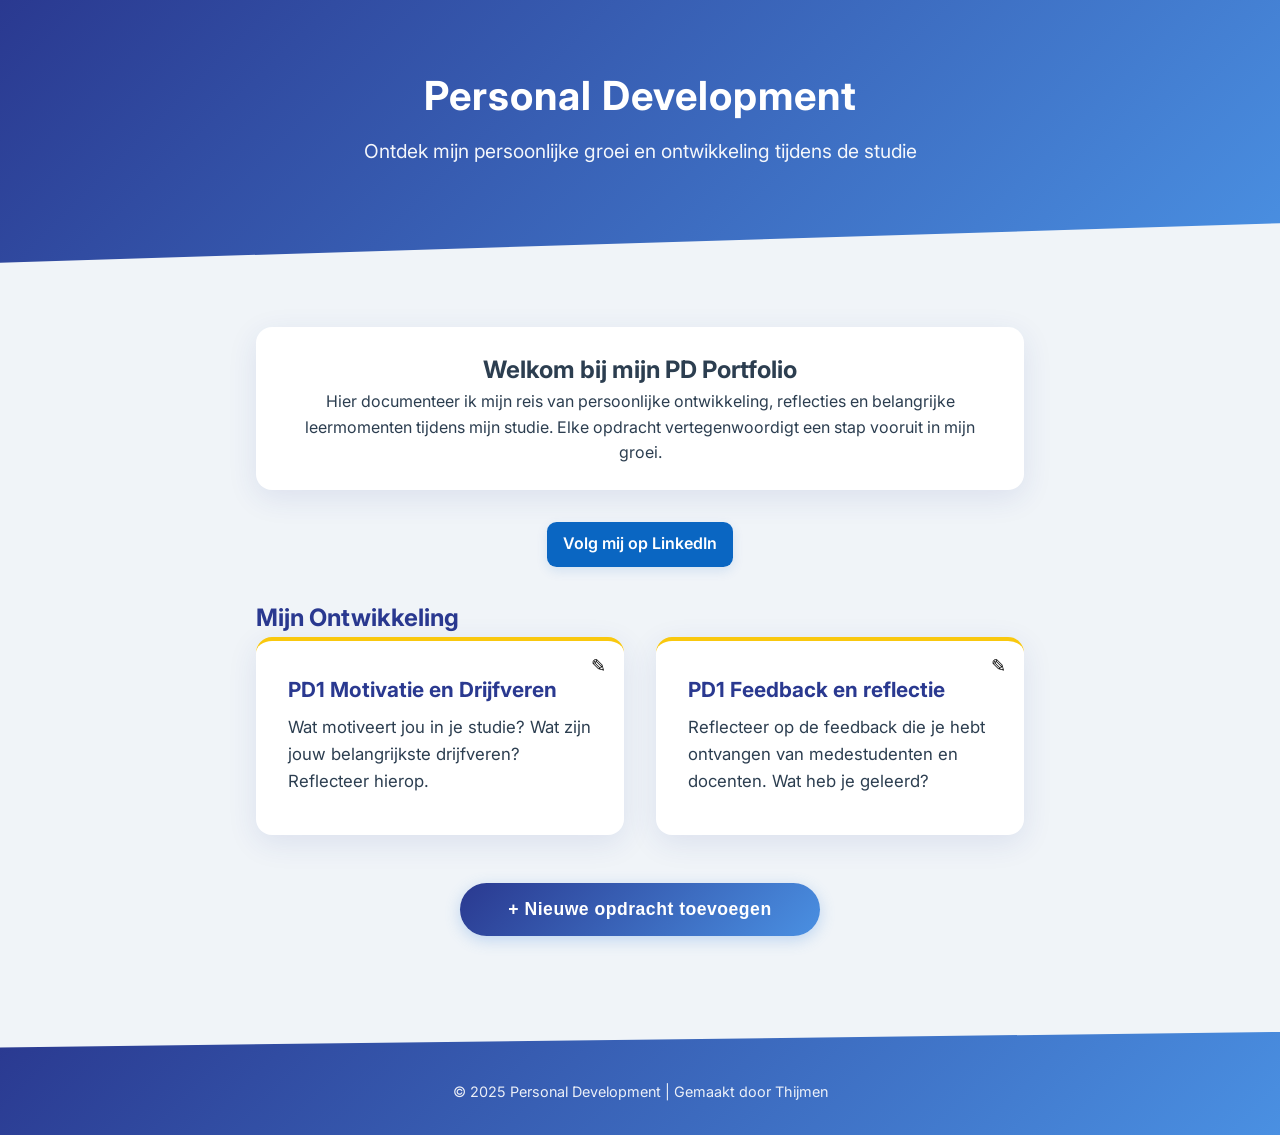
==== index.html @ 8f4f0d8a "ft: pd website" ====
<!DOCTYPE html>
<html lang="nl">

<head>
    <meta charset="UTF-8">
    <meta name="viewport" content="width=device-width, initial-scale=1.0">
    <title>Personal Development Portfolio</title>
    <link rel="preconnect" href="https://fonts.googleapis.com">
    <link rel="preconnect" href="https://fonts.gstatic.com" crossorigin>
    <link href="https://fonts.googleapis.com/css2?family=Inter:wght@300;400;600;800&display=swap" rel="stylesheet">
    <link rel="stylesheet" href="style.css">
    <script defer src="script.js"></script>
</head>

<body>
    <header class="pd-header">
        <h1>Personal Development</h1>
        <p>Ontdek mijn persoonlijke groei en ontwikkeling tijdens de studie</p>
    </header>

    <main>
        <section class="intro">
            <h2>Welkom bij mijn PD Portfolio</h2>
            <p>Hier documenteer ik mijn reis van persoonlijke ontwikkeling, reflecties en belangrijke leermomenten
                tijdens mijn studie. Elke opdracht vertegenwoordigt een stap vooruit in mijn groei.</p>
        </section>

        <div class="intro-actions" style="text-align:center; margin-bottom:2rem;">
            <a class="linkedin-btn" href="https://www.linkedin.com/in/thijmen-bout-b343b7371" target="_blank" rel="noopener noreferrer">Volg mij op LinkedIn</a>
        </div>

        <section class="opdrachten-lijst">
            <h2>Mijn Ontwikkeling</h2>
            <div id="opdrachten-container"></div>
            <button id="nieuwe-opdracht-btn">+ Nieuwe opdracht toevoegen</button>

            <form id="nieuwe-opdracht-form" class="verborgen">
                <input type="text" id="titel" placeholder="Wat is de titel van je opdracht?" required />
                <textarea id="beschrijving" placeholder="Beschrijf de opdracht en je leerdoelen..." required></textarea>
                <div class="form-buttons">
                    <button type="submit">Opdracht opslaan</button>
                    <button type="button" id="annuleer-btn">Annuleren</button>
                </div>
            </form>
        </section>
    </main>

    <footer class="pd-footer">
        <p>&copy; 2025 Personal Development | Gemaakt door Thijmen</p>
    </footer>
</body>

</html>
---- style.css ----
.reflectie-indicator {
    display: inline-block;
    color: var(--primary);
    font-size: 0.9rem;
    margin-top: 0.5rem;
    padding: 0.3rem 0.8rem;
    background: rgba(79, 140, 255, 0.1);
    border-radius: 1rem;
}
/* Opdracht detail pagina styling */
.opdracht-detail {
    background: var(--card);
    border-radius: 1rem;
    padding: 2rem;
    box-shadow: var(--shadow);
    margin: 0 1rem;
}

.opdracht-detail h2 {
    color: var(--primary);
    font-size: 2rem;
    margin-bottom: 1.5rem;
}

.opdracht-info {
    margin-bottom: 2rem;
    font-size: 1.1rem;
    line-height: 1.6;
}

.reflectie-sectie {
    margin-top: 2rem;
    padding-top: 2rem;
    border-top: 1px solid rgba(0,0,0,0.1);
}

.reflectie-sectie h3 {
    color: var(--primary);
    font-size: 1.5rem;
    margin-bottom: 1rem;
}

#reflectie-tekst {
    width: 100%;
    padding: 1rem;
    border: 1px solid rgba(74, 144, 226, 0.2);
    border-radius: 0.5rem;
    font-size: 1rem;
    line-height: 1.6;
    margin-bottom: 1rem;
    resize: vertical;
    min-height: 150px;
    background: var(--background);
    white-space: pre-wrap;
    font-family: inherit;
}

#reflectie-tekst:focus {
    outline: none;
    border-color: var(--secondary);
}

.button-group {
    display: flex;
    gap: 1rem;
    justify-content: flex-end;
}

#opslaan-btn, #bewerk-btn {
    background: var(--gradient);
    color: #fff;
    border: none;
    border-radius: 2rem;
    padding: 0.8rem 2rem;
    font-size: 1rem;
    cursor: pointer;
    transition: all 0.2s;
}

#opslaan-btn:hover, #bewerk-btn:hover {
    transform: translateY(-2px);
    box-shadow: var(--shadow);
}

/* Google Docs knop onder reflectie */
.google-doc-btn {
    display: inline-block;
    background: transparent;
    color: var(--primary);
    border: 1px solid rgba(42,57,144,0.12);
    border-radius: 1.2rem;
    padding: 0.6rem 1rem;
    text-decoration: none;
    font-weight: 600;
    align-self: center;
}
.google-doc-btn:hover {
    background: rgba(42,57,144,0.06);
    transform: translateY(-2px);
}

/* Doc link editor */
.google-doc-edit-btn {
    background: transparent;
    border: none;
    cursor: pointer;
    font-size: 1rem;
    padding: 0.4rem 0.6rem;
    border-radius: 6px;
}
.google-doc-edit-btn:hover {
    background: rgba(0,0,0,0.04);
}
#doc-editor {
    display: flex;
    gap: 0.6rem;
    margin-top: 0.8rem;
    align-items: center;
}
#doc-editor input {
    flex: 1;
    padding: 0.6rem 0.8rem;
    border-radius: 0.5rem;
    border: 1px solid rgba(0,0,0,0.08);
}
.doc-editor-buttons {
    display: flex;
    gap: 0.5rem;
}
#save-doc-btn {
    background: var(--primary);
    color: #fff;
    border: none;
    padding: 0.5rem 0.9rem;
    border-radius: 0.6rem;
    cursor: pointer;
}
#cancel-doc-btn {
    background: transparent;
    border: 1px solid rgba(0,0,0,0.08);
    padding: 0.5rem 0.9rem;
    border-radius: 0.6rem;
    cursor: pointer;
}

#opgeslagen-reflectie {
    background: var(--background);
    padding: 1.5rem;
    border-radius: 0.5rem;
    margin-top: 1rem;
}

#reflectie-content {
    margin-bottom: 1rem;
    line-height: 1.6;
    white-space: pre-wrap;
}

.terug-btn {
    display: inline-block;
    color: #fff;
    text-decoration: none;
    margin-top: 1rem;
    font-size: 1.1rem;
    opacity: 0.9;
    transition: opacity 0.2s;
}

.terug-btn:hover {
    opacity: 1;
}

.verborgen {
    display: none;
}
.verwijder-btn {
    position: absolute;
    top: 12px;
    right: 16px;
    background: #ff4d4f;
    color: #fff;
    border: none;
    border-radius: 50%;
    width: 32px;
    height: 32px;
    font-size: 1.2rem;
    cursor: pointer;
    box-shadow: 0 2px 8px #ff4d4f22;
    transition: background 0.2s, transform 0.2s;
    z-index: 2;
}
.verwijder-btn:hover {
    background: #d9363e;
    transform: scale(1.1);
}

/* --- Modern Personal Development Portfolio Styles --- */

:root {
    --primary: #2a3990;
    --secondary: #4a90e2;
    --accent: #f9c80e;
    --text: #2c3e50;
    --background: #f0f4f8;
    --card: #ffffff;
    --gradient: linear-gradient(135deg, var(--primary), var(--secondary));
    --shadow: 0 8px 30px rgba(42, 57, 144, 0.1);
    --card-hover: 0 12px 40px rgba(42, 57, 144, 0.15);
}

* {
    box-sizing: border-box;
    margin: 0;
    padding: 0;
}

body {
    margin: 0;
    font-family: 'Inter', 'Segoe UI', Arial, sans-serif;
    background: var(--background);
    color: var(--text);
    min-height: 100vh;
    line-height: 1.6;
}

.pd-header {
    background: var(--gradient);
    position: relative;
    padding: 4rem 2rem 6rem;
    margin-bottom: 4rem;
    color: #fff;
    text-align: center;
    clip-path: polygon(0 0, 100% 0, 100% 85%, 0 100%);
}

.pd-header h1 {
    margin: 0 0 0.5rem 0;
    font-size: 2.5rem;
    letter-spacing: 1px;
}

.pd-header p {
    margin: 0;
    font-size: 1.2rem;
    opacity: 0.95;
}

main {
    max-width: 800px;
    margin: 2rem auto;
    padding: 0 1rem;
}

.intro {
    background: var(--card);
    border-radius: 1rem;
    box-shadow: var(--shadow);
    padding: 1.5rem 2rem;
    margin-bottom: 2rem;
    text-align: center;
}

.opdrachten-lijst h2 {
    margin-top: 0;
    color: var(--primary);
}

#opdrachten-container {
    display: grid;
    grid-template-columns: repeat(auto-fit, minmax(300px, 1fr));
    gap: 2rem;
    margin-bottom: 2rem;
}

.opdracht-card {
    background: var(--card);
    border-radius: 1rem;
    padding: 2rem;
    box-shadow: var(--shadow);
    transition: all 0.3s ease;
    cursor: pointer;
    border-top: 4px solid var(--accent);
    position: relative;
    overflow: hidden;
}
.opdracht-card:hover {
    transform: translateY(-4px) scale(1.02);
    box-shadow: 0 8px 32px rgba(79, 140, 255, 0.15);
}
.opdracht-card .titel {
    font-size: 1.3rem;
    font-weight: bold;
    margin-bottom: 0.5rem;
    color: var(--primary);
}
.opdracht-card .beschrijving {
    font-size: 1.05rem;
    margin-bottom: 0.5rem;
}
.opdracht-card .reflectie {
    background: var(--secondary);
    border-radius: 0.5rem;
    padding: 0.7rem 1rem;
    margin-top: 1rem;
    font-size: 0.98rem;
    color: #444;
}

#nieuwe-opdracht-btn {
    background: var(--gradient);
    color: #fff;
    border: none;
    border-radius: 3rem;
    padding: 1rem 3rem;
    font-size: 1.1rem;
    cursor: pointer;
    font-weight: 600;
    letter-spacing: 0.5px;
    transition: all 0.2s;
    box-shadow: 0 4px 15px rgba(74, 144, 226, 0.3);
    display: block;
    margin: 3rem auto;
}
#nieuwe-opdracht-btn:hover {
    background: var(--accent);
    color: #222;
}

#nieuwe-opdracht-form {
    display: flex;
    flex-direction: column;
    gap: 1.5rem;
    background: var(--card);
    border-radius: 1rem;
    box-shadow: var(--shadow);
    padding: 2rem;
    margin: 2rem auto;
    max-width: 600px;
}

.form-buttons {
    display: flex;
    gap: 1rem;
    justify-content: flex-end;
}
#nieuwe-opdracht-form.verborgen {
    display: none;
}
#nieuwe-opdracht-form input,
#nieuwe-opdracht-form textarea {
    font-size: 1rem;
    padding: 0.7rem 1rem;
    border-radius: 0.5rem;
    border: 1px solid #dbeafe;
    background: var(--secondary);
    resize: none;
}
#nieuwe-opdracht-form button[type="submit"] {
    background: var(--primary);
    color: #fff;
    border: none;
    border-radius: 2rem;
    padding: 0.7rem 2rem;
    font-size: 1.05rem;
    cursor: pointer;
    margin-right: 1rem;
    transition: background 0.2s;
}
#nieuwe-opdracht-form button[type="submit"]:hover {
    background: var(--accent);
    color: #222;
}
#annuleer-btn {
    background: transparent;
    color: var(--primary);
    border: 1px solid var(--primary);
    border-radius: 2rem;
    padding: 0.7rem 2rem;
    font-size: 1.05rem;
    cursor: pointer;
    transition: background 0.2s, color 0.2s;
}
#annuleer-btn:hover {
    background: var(--primary);
    color: #fff;
}

.opdracht-buttons {
  display: flex;
  gap: 8px;
  position: absolute;
  top: 10px;
  right: 10px;
}

.edit-btn, .verwijder-btn {
  background: none;
  border: none;
  cursor: pointer;
  font-size: 18px;
  padding: 4px 8px;
  border-radius: 4px;
  transition: background-color 0.2s;
}

.edit-btn:hover, .verwijder-btn:hover {
  background-color: rgba(0, 0, 0, 0.1);
}

.edit-form {
  padding: 15px;
  display: flex;
  flex-direction: column;
  gap: 10px;
}

.edit-titel {
  font-size: 18px;
  padding: 8px;
  border: 1px solid #ddd;
  border-radius: 4px;
}

.edit-beschrijving {
  min-height: 100px;
  padding: 8px;
  border: 1px solid #ddd;
  border-radius: 4px;
  resize: vertical;
}

.edit-buttons {
  display: flex;
  gap: 10px;
  justify-content: flex-end;
  margin-top: 10px;
}

.edit-buttons button {
  padding: 8px 16px;
  border: none;
  border-radius: 4px;
  cursor: pointer;
  font-size: 14px;
}

.opslaan-btn {
  background-color: #4CAF50;
  color: white;
}

.opslaan-btn:hover {
  background-color: #45a049;
}

.annuleer-edit-btn {
  background-color: #f0f0f0;
  color: #333;
}

.annuleer-edit-btn:hover {
  background-color: #e0e0e0;
}

.verwijder-in-edit-btn.danger {
  background-color: #ff4444;
  color: white;
}

.verwijder-in-edit-btn.danger:hover {
  background-color: #cc0000;
}

.pd-footer {
    background: var(--gradient);
    color: #fff;
    text-align: center;
    padding: 2rem;
    clip-path: polygon(0 15%, 100% 0, 100% 100%, 0% 100%);
    margin-top: 6rem;
}

.pd-footer p {
    font-size: 0.9rem;
    opacity: 0.9;
    margin-top: 1rem;
}

.opdracht-header {
    display: flex;
    align-items: center;
    justify-content: space-between;
    margin-bottom: 20px;
}

.opdracht-header h1 {
    margin: 0;
}

#opdracht-edit-form {
    margin-bottom: 20px;
}

#opdracht-edit-form.verborgen {
    display: none;
}

#opdracht-content.verborgen {
    display: none;
}

/* LinkedIn button under intro */
.intro .intro-actions {
    margin-top: 1rem;
}
.linkedin-btn {
    display: inline-block;
    background: #0A66C2;
    color: #fff;
    padding: 0.6rem 1rem;
    border-radius: 0.6rem;
    text-decoration: none;
    font-weight: 600;
    transition: transform 0.15s ease, box-shadow 0.15s ease;
    box-shadow: 0 4px 12px rgba(10,102,194,0.12);
}
.linkedin-btn:hover {
    transform: translateY(-3px);
    box-shadow: 0 8px 30px rgba(10,102,194,0.18);
}
.linkedin-btn:active {
    transform: translateY(-1px);
}
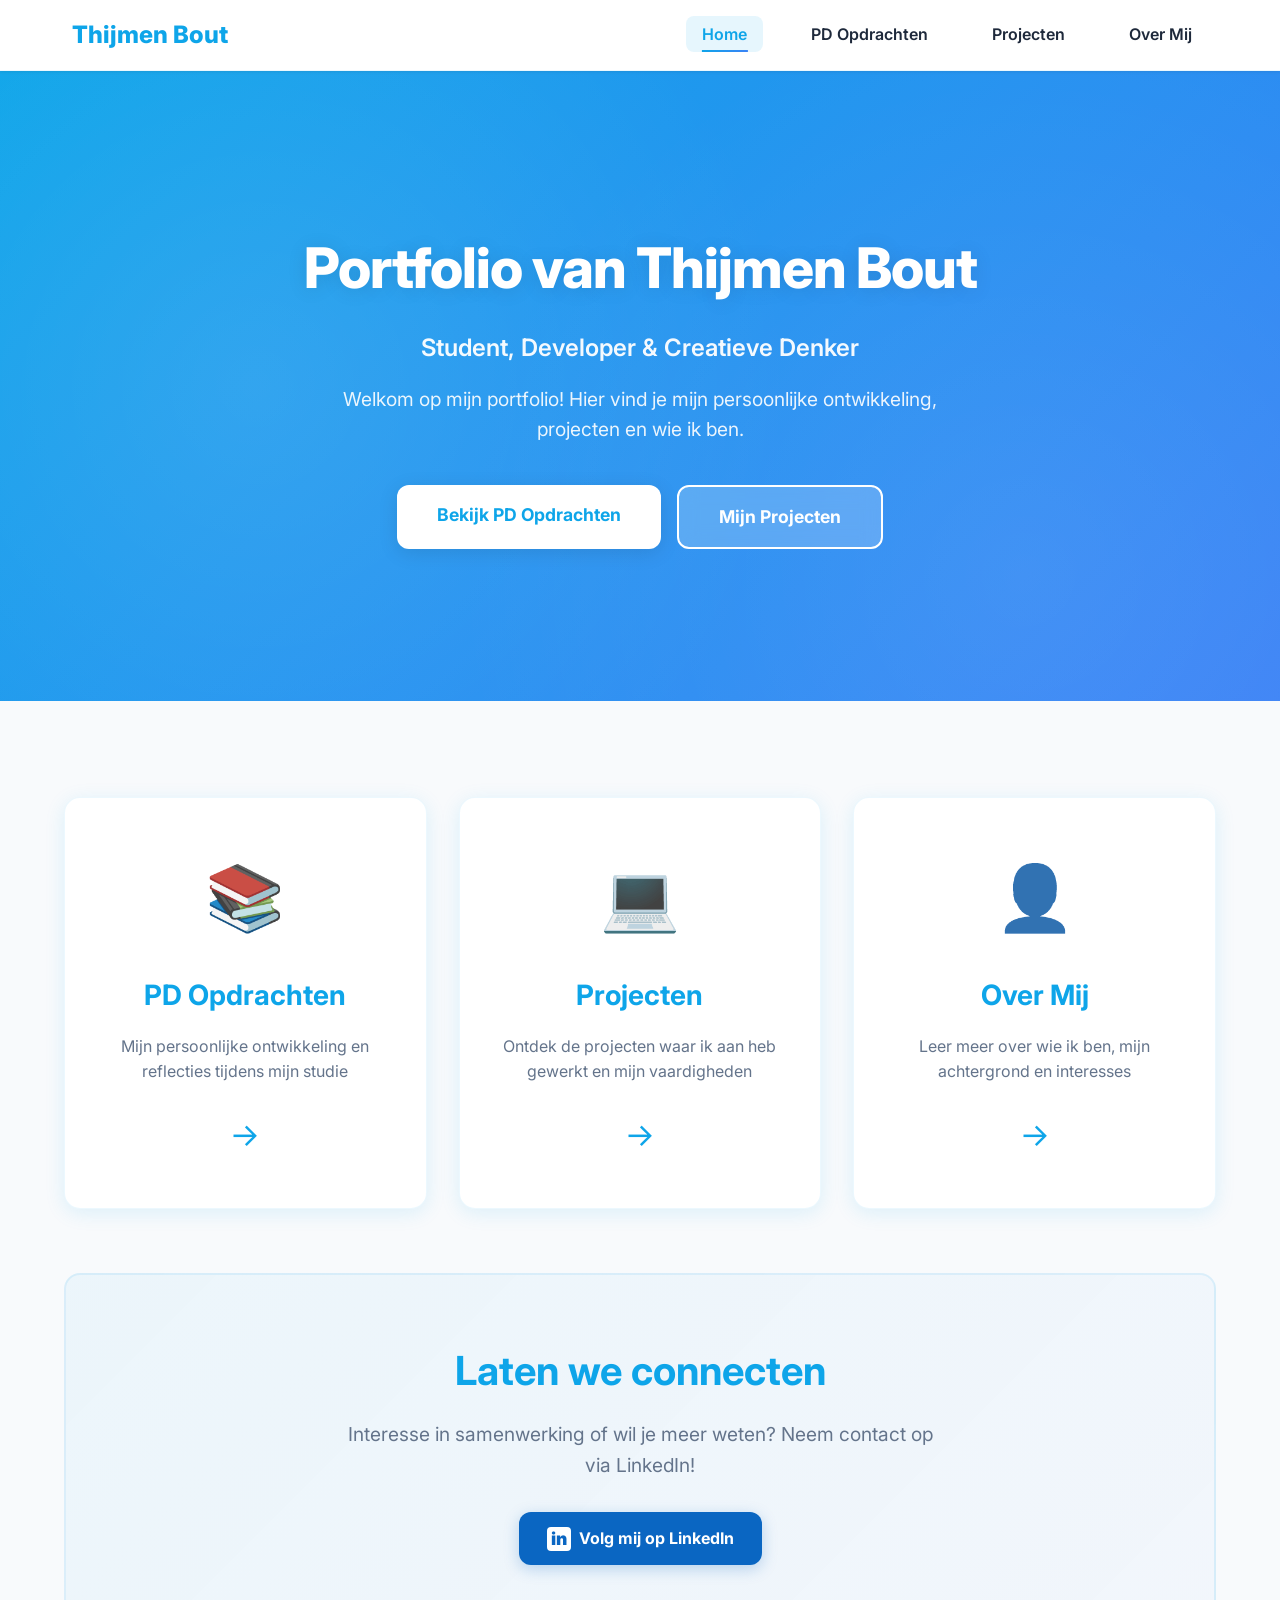
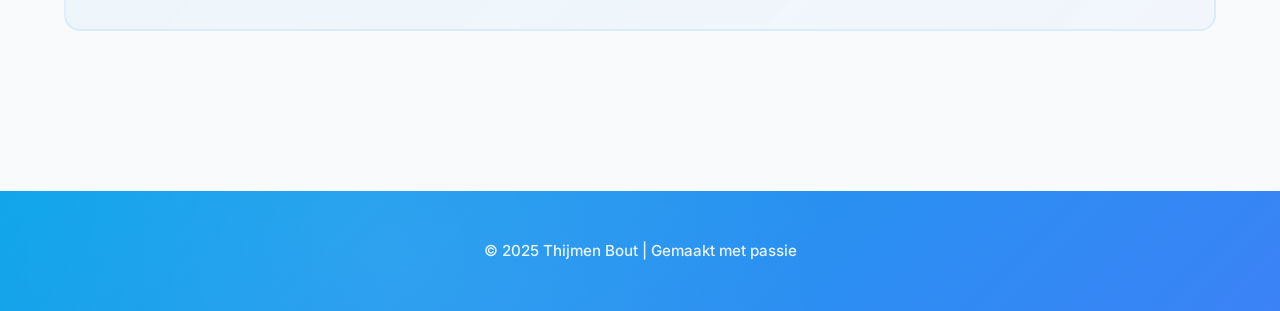
==== commit 86cac3fa: "ft: website profesioneler en frisser" ====
--- a/index.html
+++ b/index.html
@@ -4,49 +4,75 @@
 <head>
     <meta charset="UTF-8">
     <meta name="viewport" content="width=device-width, initial-scale=1.0">
-    <title>Personal Development Portfolio</title>
+    <title>Portfolio - Thijmen Bout</title>
     <link rel="preconnect" href="https://fonts.googleapis.com">
     <link rel="preconnect" href="https://fonts.gstatic.com" crossorigin>
     <link href="https://fonts.googleapis.com/css2?family=Inter:wght@300;400;600;800&display=swap" rel="stylesheet">
     <link rel="stylesheet" href="style.css">
-    <script defer src="script.js"></script>
 </head>
 
 <body>
-    <header class="pd-header">
-        <h1>Personal Development</h1>
-        <p>Ontdek mijn persoonlijke groei en ontwikkeling tijdens de studie</p>
+    <nav class="main-nav">
+        <div class="nav-container">
+            <a href="index.html" class="logo">Thijmen Bout</a>
+            <ul class="nav-links">
+                <li><a href="index.html" class="active">Home</a></li>
+                <li><a href="pd-opdrachten.html">PD Opdrachten</a></li>
+                <li><a href="projecten.html">Projecten</a></li>
+                <li><a href="over-mij.html">Over Mij</a></li>
+            </ul>
+        </div>
+    </nav>
+
+    <header class="hero-header">
+        <div class="hero-content">
+            <h1>Portfolio van Thijmen Bout</h1>
+            <p class="hero-subtitle">Student, Developer & Creatieve Denker</p>
+            <p class="hero-description">Welkom op mijn portfolio! Hier vind je mijn persoonlijke ontwikkeling, projecten en wie ik ben.</p>
+            <div class="hero-actions">
+                <a href="pd-opdrachten.html" class="btn-primary">Bekijk PD Opdrachten</a>
+                <a href="projecten.html" class="btn-secondary">Mijn Projecten</a>
+            </div>
+        </div>
     </header>
 
-    <main>
-        <section class="intro">
-            <h2>Welkom bij mijn PD Portfolio</h2>
-            <p>Hier documenteer ik mijn reis van persoonlijke ontwikkeling, reflecties en belangrijke leermomenten
-                tijdens mijn studie. Elke opdracht vertegenwoordigt een stap vooruit in mijn groei.</p>
+    <main class="home-main">
+        <section class="home-section">
+            <div class="section-cards">
+                <a href="pd-opdrachten.html" class="feature-card">
+                    <div class="card-icon">📚</div>
+                    <h3>PD Opdrachten</h3>
+                    <p>Mijn persoonlijke ontwikkeling en reflecties tijdens mijn studie</p>
+                    <span class="card-arrow">→</span>
+                </a>
+
+                <a href="projecten.html" class="feature-card">
+                    <div class="card-icon">💻</div>
+                    <h3>Projecten</h3>
+                    <p>Ontdek de projecten waar ik aan heb gewerkt en mijn vaardigheden</p>
+                    <span class="card-arrow">→</span>
+                </a>
+
+                <a href="over-mij.html" class="feature-card">
+                    <div class="card-icon">👤</div>
+                    <h3>Over Mij</h3>
+                    <p>Leer meer over wie ik ben, mijn achtergrond en interesses</p>
+                    <span class="card-arrow">→</span>
+                </a>
+            </div>
         </section>
 
-        <div class="intro-actions" style="text-align:center; margin-bottom:2rem;">
-            <a class="linkedin-btn" href="https://www.linkedin.com/in/thijmen-bout-b343b7371" target="_blank" rel="noopener noreferrer">Volg mij op LinkedIn</a>
-        </div>
-
-        <section class="opdrachten-lijst">
-            <h2>Mijn Ontwikkeling</h2>
-            <div id="opdrachten-container"></div>
-            <button id="nieuwe-opdracht-btn">+ Nieuwe opdracht toevoegen</button>
-
-            <form id="nieuwe-opdracht-form" class="verborgen">
-                <input type="text" id="titel" placeholder="Wat is de titel van je opdracht?" required />
-                <textarea id="beschrijving" placeholder="Beschrijf de opdracht en je leerdoelen..." required></textarea>
-                <div class="form-buttons">
-                    <button type="submit">Opdracht opslaan</button>
-                    <button type="button" id="annuleer-btn">Annuleren</button>
-                </div>
-            </form>
+        <section class="cta-section">
+            <div class="cta-content">
+                <h2>Laten we connecten</h2>
+                <p>Interesse in samenwerking of wil je meer weten? Neem contact op via LinkedIn!</p>
+                <a class="linkedin-btn" href="https://www.linkedin.com/in/thijmen-bout-b343b7371" target="_blank" rel="noopener noreferrer">Volg mij op LinkedIn</a>
+            </div>
         </section>
     </main>
 
     <footer class="pd-footer">
-        <p>&copy; 2025 Personal Development | Gemaakt door Thijmen</p>
+        <p>&copy; 2025 Thijmen Bout | Gemaakt met passie</p>
     </footer>
 </body>
 
--- a/style.css
+++ b/style.css
@@ -1,173 +1,250 @@
 .reflectie-indicator {
-    display: inline-block;
-    color: var(--primary);
+    display: inline-flex;
+    align-items: center;
+    gap: 0.5rem;
+    color: var(--success);
     font-size: 0.9rem;
-    margin-top: 0.5rem;
-    padding: 0.3rem 0.8rem;
-    background: rgba(79, 140, 255, 0.1);
-    border-radius: 1rem;
+    font-weight: 600;
+    margin-top: 1rem;
+    padding: 0.5rem 1rem;
+    background: linear-gradient(135deg, rgba(16, 185, 129, 0.1), rgba(5, 150, 105, 0.05));
+    border-radius: 2rem;
+    border: 1px solid rgba(16, 185, 129, 0.2);
+}
+
+.reflectie-indicator::before {
+    content: '✓';
+    font-size: 1.1rem;
 }
 /* Opdracht detail pagina styling */
 .opdracht-detail {
     background: var(--card);
-    border-radius: 1rem;
-    padding: 2rem;
-    box-shadow: var(--shadow);
-    margin: 0 1rem;
+    border-radius: var(--border-radius);
+    padding: 3rem;
+    box-shadow: var(--shadow-lg);
+    margin: 0 1.5rem;
+    border: 1px solid rgba(14, 165, 233, 0.08);
 }
 
 .opdracht-detail h2 {
     color: var(--primary);
-    font-size: 2rem;
+    font-size: 2.25rem;
+    font-weight: 700;
     margin-bottom: 1.5rem;
 }
 
 .opdracht-info {
-    margin-bottom: 2rem;
+    margin-bottom: 2.5rem;
     font-size: 1.1rem;
-    line-height: 1.6;
+    line-height: 1.8;
+    color: var(--text-light);
 }
 
 .reflectie-sectie {
-    margin-top: 2rem;
-    padding-top: 2rem;
-    border-top: 1px solid rgba(0,0,0,0.1);
+    margin-top: 3rem;
+    padding-top: 2.5rem;
+    border-top: 2px solid rgba(14, 165, 233, 0.1);
 }
 
 .reflectie-sectie h3 {
     color: var(--primary);
-    font-size: 1.5rem;
-    margin-bottom: 1rem;
+    font-size: 1.75rem;
+    font-weight: 700;
+    margin-bottom: 1.5rem;
 }
 
 #reflectie-tekst {
     width: 100%;
-    padding: 1rem;
-    border: 1px solid rgba(74, 144, 226, 0.2);
-    border-radius: 0.5rem;
+    padding: 1.25rem;
+    border: 2px solid rgba(14, 165, 233, 0.15);
+    border-radius: 12px;
     font-size: 1rem;
-    line-height: 1.6;
-    margin-bottom: 1rem;
+    line-height: 1.8;
+    margin-bottom: 1.5rem;
     resize: vertical;
-    min-height: 150px;
+    min-height: 180px;
     background: var(--background);
     white-space: pre-wrap;
     font-family: inherit;
+    transition: var(--transition);
 }
 
 #reflectie-tekst:focus {
     outline: none;
-    border-color: var(--secondary);
+    border-color: var(--primary);
+    box-shadow: 0 0 0 4px rgba(14, 165, 233, 0.1);
 }
 
 .button-group {
     display: flex;
     gap: 1rem;
-    justify-content: flex-end;
+    align-items: center;
+    flex-wrap: wrap;
 }
 
 #opslaan-btn, #bewerk-btn {
     background: var(--gradient);
     color: #fff;
     border: none;
-    border-radius: 2rem;
-    padding: 0.8rem 2rem;
+    border-radius: 12px;
+    padding: 1rem 2.5rem;
     font-size: 1rem;
+    font-weight: 600;
     cursor: pointer;
-    transition: all 0.2s;
+    transition: var(--transition);
+    box-shadow: 0 4px 15px rgba(14, 165, 233, 0.25);
 }
 
 #opslaan-btn:hover, #bewerk-btn:hover {
     transform: translateY(-2px);
-    box-shadow: var(--shadow);
+    box-shadow: 0 6px 20px rgba(14, 165, 233, 0.35);
 }
 
 /* Google Docs knop onder reflectie */
 .google-doc-btn {
-    display: inline-block;
-    background: transparent;
-    color: var(--primary);
-    border: 1px solid rgba(42,57,144,0.12);
-    border-radius: 1.2rem;
-    padding: 0.6rem 1rem;
+    display: inline-flex;
+    align-items: center;
+    gap: 0.5rem;
+    background: white;
+    color: var(--primary);
+    border: 2px solid rgba(14, 165, 233, 0.2);
+    border-radius: 12px;
+    padding: 0.8rem 1.5rem;
     text-decoration: none;
     font-weight: 600;
-    align-self: center;
-}
+    font-size: 0.95rem;
+    transition: var(--transition);
+    box-shadow: var(--shadow-sm);
+}
+
+.google-doc-btn::before {
+    content: '📄';
+    font-size: 1.2rem;
+}
+
 .google-doc-btn:hover {
-    background: rgba(42,57,144,0.06);
+    background: var(--primary);
+    color: white;
+    border-color: var(--primary);
     transform: translateY(-2px);
+    box-shadow: 0 4px 15px rgba(14, 165, 233, 0.2);
 }
 
 /* Doc link editor */
 .google-doc-edit-btn {
-    background: transparent;
-    border: none;
+    background: white;
+    border: 2px solid rgba(14, 165, 233, 0.15);
     cursor: pointer;
     font-size: 1rem;
-    padding: 0.4rem 0.6rem;
-    border-radius: 6px;
-}
+    padding: 0.65rem 0.9rem;
+    border-radius: 10px;
+    color: var(--primary);
+    transition: var(--transition);
+    font-weight: 600;
+}
+
 .google-doc-edit-btn:hover {
-    background: rgba(0,0,0,0.04);
-}
+    background: var(--primary);
+    color: white;
+    border-color: var(--primary);
+    transform: scale(1.05);
+}
+
 #doc-editor {
     display: flex;
-    gap: 0.6rem;
-    margin-top: 0.8rem;
+    gap: 0.75rem;
+    margin-top: 1rem;
     align-items: center;
-}
+    flex-wrap: wrap;
+}
+
 #doc-editor input {
     flex: 1;
-    padding: 0.6rem 0.8rem;
-    border-radius: 0.5rem;
-    border: 1px solid rgba(0,0,0,0.08);
-}
+    min-width: 200px;
+    padding: 0.8rem 1rem;
+    border-radius: 10px;
+    border: 2px solid rgba(14, 165, 233, 0.15);
+    font-size: 0.95rem;
+    transition: var(--transition);
+}
+
+#doc-editor input:focus {
+    outline: none;
+    border-color: var(--primary);
+    box-shadow: 0 0 0 4px rgba(14, 165, 233, 0.1);
+}
+
 .doc-editor-buttons {
     display: flex;
     gap: 0.5rem;
 }
+
 #save-doc-btn {
     background: var(--primary);
     color: #fff;
     border: none;
-    padding: 0.5rem 0.9rem;
-    border-radius: 0.6rem;
+    padding: 0.75rem 1.5rem;
+    border-radius: 10px;
     cursor: pointer;
-}
+    font-weight: 600;
+    transition: var(--transition);
+    box-shadow: 0 4px 12px rgba(14, 165, 233, 0.2);
+}
+
+#save-doc-btn:hover {
+    background: var(--primary-dark);
+    transform: translateY(-2px);
+    box-shadow: 0 6px 16px rgba(14, 165, 233, 0.3);
+}
+
 #cancel-doc-btn {
-    background: transparent;
-    border: 1px solid rgba(0,0,0,0.08);
-    padding: 0.5rem 0.9rem;
-    border-radius: 0.6rem;
+    background: white;
+    border: 2px solid rgba(100, 116, 139, 0.2);
+    padding: 0.75rem 1.5rem;
+    border-radius: 10px;
     cursor: pointer;
+    font-weight: 600;
+    transition: var(--transition);
+    color: var(--text);
+}
+
+#cancel-doc-btn:hover {
+    background: var(--background);
+    border-color: rgba(100, 116, 139, 0.3);
 }
 
 #opgeslagen-reflectie {
-    background: var(--background);
-    padding: 1.5rem;
-    border-radius: 0.5rem;
-    margin-top: 1rem;
+    background: linear-gradient(135deg, rgba(14, 165, 233, 0.05), rgba(59, 130, 246, 0.03));
+    padding: 2rem;
+    border-radius: 12px;
+    margin-top: 1.5rem;
+    border: 2px solid rgba(14, 165, 233, 0.1);
 }
 
 #reflectie-content {
-    margin-bottom: 1rem;
-    line-height: 1.6;
+    margin-bottom: 1.5rem;
+    line-height: 1.8;
     white-space: pre-wrap;
+    color: var(--text);
+    font-size: 1.05rem;
 }
 
 .terug-btn {
-    display: inline-block;
+    display: inline-flex;
+    align-items: center;
+    gap: 0.5rem;
     color: #fff;
     text-decoration: none;
-    margin-top: 1rem;
-    font-size: 1.1rem;
-    opacity: 0.9;
-    transition: opacity 0.2s;
+    font-size: 1rem;
+    font-weight: 600;
+    opacity: 0.95;
+    transition: var(--transition);
+    padding: 0.5rem 0;
 }
 
 .terug-btn:hover {
     opacity: 1;
+    transform: translateX(-4px);
 }
 
 .verborgen {
@@ -177,35 +254,49 @@
     position: absolute;
     top: 12px;
     right: 16px;
-    background: #ff4d4f;
+    background: linear-gradient(135deg, #ef4444, #dc2626);
     color: #fff;
     border: none;
     border-radius: 50%;
-    width: 32px;
-    height: 32px;
-    font-size: 1.2rem;
+    width: 36px;
+    height: 36px;
+    font-size: 1.3rem;
     cursor: pointer;
-    box-shadow: 0 2px 8px #ff4d4f22;
-    transition: background 0.2s, transform 0.2s;
+    box-shadow: 0 4px 12px rgba(239, 68, 68, 0.25);
+    transition: var(--transition);
     z-index: 2;
-}
+    display: flex;
+    align-items: center;
+    justify-content: center;
+}
+
 .verwijder-btn:hover {
-    background: #d9363e;
-    transform: scale(1.1);
+    background: linear-gradient(135deg, #dc2626, #b91c1c);
+    transform: scale(1.15) rotate(90deg);
+    box-shadow: 0 6px 20px rgba(239, 68, 68, 0.4);
 }
 
 /* --- Modern Personal Development Portfolio Styles --- */
 
 :root {
-    --primary: #2a3990;
-    --secondary: #4a90e2;
-    --accent: #f9c80e;
-    --text: #2c3e50;
-    --background: #f0f4f8;
+    --primary: #0ea5e9;
+    --primary-dark: #0284c7;
+    --secondary: #06b6d4;
+    --accent: #3b82f6;
+    --accent-light: #60a5fa;
+    --success: #10b981;
+    --text: #1e293b;
+    --text-light: #64748b;
+    --background: #f8fafc;
     --card: #ffffff;
-    --gradient: linear-gradient(135deg, var(--primary), var(--secondary));
-    --shadow: 0 8px 30px rgba(42, 57, 144, 0.1);
-    --card-hover: 0 12px 40px rgba(42, 57, 144, 0.15);
+    --gradient: linear-gradient(135deg, #0ea5e9 0%, #3b82f6 100%);
+    --gradient-accent: linear-gradient(135deg, #06b6d4 0%, #3b82f6 100%);
+    --shadow-sm: 0 1px 3px rgba(0, 0, 0, 0.08);
+    --shadow: 0 4px 20px rgba(14, 165, 233, 0.12);
+    --shadow-lg: 0 10px 40px rgba(14, 165, 233, 0.15);
+    --shadow-hover: 0 12px 50px rgba(14, 165, 233, 0.2);
+    --border-radius: 16px;
+    --transition: all 0.3s cubic-bezier(0.4, 0, 0.2, 1);
 }
 
 * {
@@ -214,96 +305,704 @@
     padding: 0;
 }
 
+html {
+    scroll-behavior: smooth;
+}
+
 body {
     margin: 0;
-    font-family: 'Inter', 'Segoe UI', Arial, sans-serif;
+    font-family: 'Inter', -apple-system, BlinkMacSystemFont, 'Segoe UI', 'Roboto', 'Oxygen', sans-serif;
     background: var(--background);
     color: var(--text);
     min-height: 100vh;
     line-height: 1.6;
-}
-
-.pd-header {
+    -webkit-font-smoothing: antialiased;
+    -moz-osx-font-smoothing: grayscale;
+}
+
+/* Scroll animations */
+@keyframes fadeInUp {
+    from {
+        opacity: 0;
+        transform: translateY(30px);
+    }
+    to {
+        opacity: 1;
+        transform: translateY(0);
+    }
+}
+
+.intro, .opdracht-card {
+    animation: fadeInUp 0.6s ease-out;
+}
+
+.opdracht-card:nth-child(1) { animation-delay: 0.1s; }
+.opdracht-card:nth-child(2) { animation-delay: 0.2s; }
+.opdracht-card:nth-child(3) { animation-delay: 0.3s; }
+.opdracht-card:nth-child(4) { animation-delay: 0.4s; }
+.opdracht-card:nth-child(5) { animation-delay: 0.5s; }
+.opdracht-card:nth-child(6) { animation-delay: 0.6s; }
+
+/* ============================================
+   NAVIGATION
+   ============================================ */
+
+.main-nav {
+    background: var(--card);
+    box-shadow: var(--shadow-sm);
+    position: sticky;
+    top: 0;
+    z-index: 100;
+    border-bottom: 1px solid rgba(14, 165, 233, 0.08);
+}
+
+.nav-container {
+    max-width: 1200px;
+    margin: 0 auto;
+    padding: 1rem 2rem;
+    display: flex;
+    justify-content: space-between;
+    align-items: center;
+}
+
+.logo {
+    font-size: 1.5rem;
+    font-weight: 800;
+    color: var(--primary);
+    text-decoration: none;
+    transition: var(--transition);
+}
+
+.logo:hover {
+    color: var(--primary-dark);
+    transform: scale(1.05);
+}
+
+.nav-links {
+    display: flex;
+    gap: 2rem;
+    list-style: none;
+    margin: 0;
+    padding: 0;
+}
+
+.nav-links a {
+    color: var(--text);
+    text-decoration: none;
+    font-weight: 600;
+    font-size: 1rem;
+    padding: 0.5rem 1rem;
+    border-radius: 8px;
+    transition: var(--transition);
+    position: relative;
+}
+
+.nav-links a::after {
+    content: '';
+    position: absolute;
+    bottom: 0;
+    left: 50%;
+    transform: translateX(-50%);
+    width: 0;
+    height: 2px;
     background: var(--gradient);
-    position: relative;
-    padding: 4rem 2rem 6rem;
+    transition: var(--transition);
+}
+
+.nav-links a:hover {
+    color: var(--primary);
+    background: rgba(14, 165, 233, 0.05);
+}
+
+.nav-links a.active {
+    color: var(--primary);
+    background: rgba(14, 165, 233, 0.1);
+}
+
+.nav-links a.active::after {
+    width: 60%;
+}
+
+/* ============================================
+   HERO HEADER (Homepage)
+   ============================================ */
+
+.hero-header {
+    background: var(--gradient);
+    position: relative;
+    padding: 6rem 2rem;
     margin-bottom: 4rem;
     color: #fff;
     text-align: center;
-    clip-path: polygon(0 0, 100% 0, 100% 85%, 0 100%);
-}
-
-.pd-header h1 {
-    margin: 0 0 0.5rem 0;
-    font-size: 2.5rem;
-    letter-spacing: 1px;
-}
-
-.pd-header p {
-    margin: 0;
+    overflow: hidden;
+    min-height: 70vh;
+    display: flex;
+    align-items: center;
+    justify-content: center;
+}
+
+.hero-header::before {
+    content: '';
+    position: absolute;
+    top: 0;
+    left: 0;
+    right: 0;
+    bottom: 0;
+    background: 
+        radial-gradient(circle at 20% 50%, rgba(255, 255, 255, 0.1) 0%, transparent 50%),
+        radial-gradient(circle at 80% 80%, rgba(255, 255, 255, 0.08) 0%, transparent 50%);
+    pointer-events: none;
+}
+
+.hero-content {
+    position: relative;
+    max-width: 800px;
+    animation: fadeInUp 0.8s ease-out;
+}
+
+.hero-header h1 {
+    font-size: 3.5rem;
+    font-weight: 800;
+    margin-bottom: 1rem;
+    letter-spacing: -1px;
+    text-shadow: 0 2px 20px rgba(0, 0, 0, 0.1);
+}
+
+.hero-subtitle {
+    font-size: 1.5rem;
+    margin-bottom: 1rem;
+    opacity: 0.95;
+    font-weight: 600;
+}
+
+.hero-description {
     font-size: 1.2rem;
+    margin-bottom: 2.5rem;
+    opacity: 0.9;
+    max-width: 600px;
+    margin-left: auto;
+    margin-right: auto;
+}
+
+.hero-actions {
+    display: flex;
+    gap: 1rem;
+    justify-content: center;
+    flex-wrap: wrap;
+}
+
+.btn-primary, .btn-secondary {
+    padding: 1rem 2.5rem;
+    border-radius: 12px;
+    text-decoration: none;
+    font-weight: 700;
+    font-size: 1.1rem;
+    transition: var(--transition);
+    display: inline-block;
+}
+
+.btn-primary {
+    background: white;
+    color: var(--primary);
+    box-shadow: 0 4px 20px rgba(0, 0, 0, 0.1);
+}
+
+.btn-primary:hover {
+    transform: translateY(-3px);
+    box-shadow: 0 8px 30px rgba(0, 0, 0, 0.15);
+}
+
+.btn-secondary {
+    background: rgba(255, 255, 255, 0.2);
+    color: white;
+    border: 2px solid white;
+    backdrop-filter: blur(10px);
+}
+
+.btn-secondary:hover {
+    background: white;
+    color: var(--primary);
+    transform: translateY(-3px);
+}
+
+/* ============================================
+   PAGE HEADER (Other pages)
+   ============================================ */
+
+.page-header {
+    background: var(--gradient);
+    position: relative;
+    padding: 4rem 2rem 5rem;
+    margin-bottom: 4rem;
+    color: #fff;
+    text-align: center;
+    overflow: hidden;
+}
+
+.page-header::before {
+    content: '';
+    position: absolute;
+    top: 0;
+    left: 0;
+    right: 0;
+    bottom: 0;
+    background: 
+        radial-gradient(circle at 20% 50%, rgba(255, 255, 255, 0.1) 0%, transparent 50%),
+        radial-gradient(circle at 80% 80%, rgba(255, 255, 255, 0.08) 0%, transparent 50%);
+    pointer-events: none;
+}
+
+.page-header h1 {
+    position: relative;
+    margin: 0 0 1rem 0;
+    font-size: 3rem;
+    font-weight: 800;
+    letter-spacing: -0.5px;
+    text-shadow: 0 2px 20px rgba(0, 0, 0, 0.1);
+}
+
+.page-header p {
+    position: relative;
+    margin: 0 0 1rem 0;
+    font-size: 1.25rem;
     opacity: 0.95;
-}
-
-main {
-    max-width: 800px;
-    margin: 2rem auto;
-    padding: 0 1rem;
-}
-
-.intro {
-    background: var(--card);
-    border-radius: 1rem;
-    box-shadow: var(--shadow);
-    padding: 1.5rem 2rem;
-    margin-bottom: 2rem;
-    text-align: center;
-}
-
-.opdrachten-lijst h2 {
-    margin-top: 0;
-    color: var(--primary);
-}
-
-#opdrachten-container {
+    font-weight: 400;
+}
+
+.page-header nav {
+    position: relative;
+    margin-top: 1.5rem;
+}
+
+.terug-btn {
+    display: inline-flex;
+    align-items: center;
+    gap: 0.5rem;
+    color: #fff;
+    text-decoration: none;
+    font-size: 1rem;
+    font-weight: 600;
+    opacity: 0.95;
+    transition: var(--transition);
+    padding: 0.5rem 0;
+}
+
+.terug-btn:hover {
+    opacity: 1;
+    transform: translateX(-4px);
+}
+
+/* ============================================
+   HOME PAGE
+   ============================================ */
+
+.home-main {
+    max-width: 1200px;
+    margin: 0 auto;
+    padding: 2rem 1.5rem;
+}
+
+.home-section {
+    margin-bottom: 4rem;
+}
+
+.section-cards {
     display: grid;
     grid-template-columns: repeat(auto-fit, minmax(300px, 1fr));
     gap: 2rem;
+    margin-bottom: 3rem;
+}
+
+.feature-card {
+    background: var(--card);
+    border-radius: var(--border-radius);
+    padding: 3rem 2rem;
+    box-shadow: var(--shadow);
+    border: 1px solid rgba(14, 165, 233, 0.08);
+    transition: var(--transition);
+    text-decoration: none;
+    color: var(--text);
+    position: relative;
+    overflow: hidden;
+    display: flex;
+    flex-direction: column;
+    align-items: center;
+    text-align: center;
+}
+
+.feature-card::before {
+    content: '';
+    position: absolute;
+    top: 0;
+    left: 0;
+    right: 0;
+    height: 4px;
+    background: var(--gradient);
+    opacity: 0;
+    transition: var(--transition);
+}
+
+.feature-card:hover {
+    transform: translateY(-8px);
+    box-shadow: var(--shadow-hover);
+    border-color: rgba(14, 165, 233, 0.2);
+}
+
+.feature-card:hover::before {
+    opacity: 1;
+}
+
+.card-icon {
+    font-size: 4rem;
+    margin-bottom: 1.5rem;
+    filter: grayscale(0.3);
+    transition: var(--transition);
+}
+
+.feature-card:hover .card-icon {
+    filter: grayscale(0);
+    transform: scale(1.1);
+}
+
+.feature-card h3 {
+    font-size: 1.75rem;
+    font-weight: 700;
+    color: var(--primary);
+    margin-bottom: 1rem;
+}
+
+.feature-card p {
+    color: var(--text-light);
+    line-height: 1.6;
+    margin-bottom: 1.5rem;
+}
+
+.card-arrow {
+    font-size: 2rem;
+    color: var(--primary);
+    transition: var(--transition);
+    margin-top: auto;
+}
+
+.feature-card:hover .card-arrow {
+    transform: translateX(8px);
+}
+
+.cta-section {
+    background: linear-gradient(135deg, rgba(14, 165, 233, 0.05), rgba(59, 130, 246, 0.03));
+    border-radius: var(--border-radius);
+    padding: 4rem 2rem;
+    text-align: center;
+    border: 2px solid rgba(14, 165, 233, 0.1);
+}
+
+.cta-content h2 {
+    font-size: 2.5rem;
+    color: var(--primary);
+    margin-bottom: 1rem;
+    font-weight: 700;
+}
+
+.cta-content p {
+    font-size: 1.2rem;
+    color: var(--text-light);
     margin-bottom: 2rem;
+    max-width: 600px;
+    margin-left: auto;
+    margin-right: auto;
+}
+
+/* ============================================
+   ABOUT PAGE
+   ============================================ */
+
+.about-content {
+    max-width: 1100px;
+    margin: -2rem auto 2rem;
+    padding: 0 1.5rem;
+}
+
+.about-intro {
+    background: var(--card);
+    border-radius: var(--border-radius);
+    box-shadow: var(--shadow);
+    padding: 3rem;
+    margin-bottom: 3rem;
+    border: 1px solid rgba(14, 165, 233, 0.08);
+    text-align: center;
+}
+
+.about-intro h2 {
+    color: var(--primary);
+    font-size: 2.5rem;
+    font-weight: 700;
+    margin-bottom: 1.5rem;
+}
+
+.about-intro p {
+    font-size: 1.2rem;
+    color: var(--text-light);
+    line-height: 1.8;
+    max-width: 700px;
+    margin: 0 auto;
+}
+
+.about-grid {
+    display: grid;
+    grid-template-columns: repeat(auto-fit, minmax(280px, 1fr));
+    gap: 2rem;
+    margin-bottom: 3rem;
+}
+
+.about-card {
+    background: var(--card);
+    border-radius: var(--border-radius);
+    padding: 2.5rem 2rem;
+    box-shadow: var(--shadow);
+    border: 1px solid rgba(14, 165, 233, 0.08);
+    transition: var(--transition);
+    text-align: center;
+}
+
+.about-card:hover {
+    transform: translateY(-5px);
+    box-shadow: var(--shadow-lg);
+}
+
+.about-card-icon {
+    font-size: 3rem;
+    margin-bottom: 1rem;
+}
+
+.about-card h3 {
+    color: var(--primary);
+    font-size: 1.5rem;
+    font-weight: 700;
+    margin-bottom: 1rem;
+}
+
+.about-card p {
+    color: var(--text-light);
+    line-height: 1.6;
+}
+
+.contact-section {
+    background: linear-gradient(135deg, rgba(14, 165, 233, 0.05), rgba(59, 130, 246, 0.03));
+    border-radius: var(--border-radius);
+    padding: 3rem 2rem;
+    text-align: center;
+    border: 2px solid rgba(14, 165, 233, 0.1);
+}
+
+.contact-section h2 {
+    color: var(--primary);
+    font-size: 2rem;
+    font-weight: 700;
+    margin-bottom: 1rem;
+}
+
+.contact-section p {
+    font-size: 1.1rem;
+    color: var(--text-light);
+    margin-bottom: 2rem;
+}
+
+/* ============================================
+   PROJECTS PAGE
+   ============================================ */
+
+.projecten-lijst {
+    max-width: 1100px;
+    margin: 0 auto;
+    padding: 0 1.5rem;
+}
+
+.projecten-container {
+    display: grid;
+    grid-template-columns: repeat(auto-fill, minmax(320px, 1fr));
+    gap: 2rem;
+}
+
+.project-placeholder {
+    background: var(--card);
+    border-radius: var(--border-radius);
+    padding: 4rem 3rem;
+    box-shadow: var(--shadow);
+    border: 2px dashed rgba(14, 165, 233, 0.2);
+    text-align: center;
+    grid-column: 1 / -1;
+}
+
+.placeholder-icon {
+    font-size: 5rem;
+    margin-bottom: 1.5rem;
+    opacity: 0.7;
+}
+
+.project-placeholder h3 {
+    color: var(--primary);
+    font-size: 2rem;
+    font-weight: 700;
+    margin-bottom: 1rem;
+}
+
+.project-placeholder p {
+    color: var(--text-light);
+    font-size: 1.1rem;
+    line-height: 1.6;
+    max-width: 600px;
+    margin: 0 auto;
+}
+
+/* ============================================
+   RESPONSIVE DESIGN
+   ============================================ */
+
+.pd-header {
+    background: var(--gradient);
+    position: relative;
+    padding: 5rem 2rem 7rem;
+    margin-bottom: 5rem;
+    color: #fff;
+    text-align: center;
+    overflow: hidden;
+}
+
+.pd-header::before {
+    content: '';
+    position: absolute;
+    top: 0;
+    left: 0;
+    right: 0;
+    bottom: 0;
+    background: 
+        radial-gradient(circle at 20% 50%, rgba(255, 255, 255, 0.1) 0%, transparent 50%),
+        radial-gradient(circle at 80% 80%, rgba(255, 255, 255, 0.08) 0%, transparent 50%);
+    pointer-events: none;
+}
+
+.pd-header h1 {
+    position: relative;
+    margin: 0 0 1rem 0;
+    font-size: 3rem;
+    font-weight: 800;
+    letter-spacing: -0.5px;
+    text-shadow: 0 2px 20px rgba(0, 0, 0, 0.1);
+}
+
+.pd-header p {
+    position: relative;
+    margin: 0;
+    font-size: 1.25rem;
+    opacity: 0.95;
+    font-weight: 400;
+    max-width: 600px;
+    margin: 0 auto;
+}
+
+main {
+    max-width: 1100px;
+    margin: -3rem auto 2rem;
+    padding: 0 1.5rem;
+    position: relative;
+    z-index: 1;
+}
+
+.intro {
+    background: var(--card);
+    border-radius: var(--border-radius);
+    box-shadow: var(--shadow);
+    padding: 2.5rem 3rem;
+    margin-bottom: 3rem;
+    text-align: center;
+    border: 1px solid rgba(14, 165, 233, 0.08);
+    transition: var(--transition);
+}
+
+.intro:hover {
+    box-shadow: var(--shadow-lg);
+    transform: translateY(-2px);
+}
+
+.intro h2 {
+    color: var(--primary);
+    font-size: 2rem;
+    font-weight: 700;
+    margin-bottom: 1rem;
+}
+
+.intro p {
+    color: var(--text-light);
+    font-size: 1.1rem;
+    line-height: 1.8;
+    max-width: 700px;
+    margin: 0 auto;
+}
+
+.opdrachten-lijst h2 {
+    margin-top: 0;
+    margin-bottom: 2rem;
+    color: var(--text);
+    font-size: 2.25rem;
+    font-weight: 700;
+    text-align: center;
+}
+
+#opdrachten-container {
+    display: grid;
+    grid-template-columns: repeat(auto-fill, minmax(320px, 1fr));
+    gap: 2rem;
+    margin-bottom: 3rem;
 }
 
 .opdracht-card {
     background: var(--card);
-    border-radius: 1rem;
+    border-radius: var(--border-radius);
     padding: 2rem;
     box-shadow: var(--shadow);
-    transition: all 0.3s ease;
+    transition: var(--transition);
     cursor: pointer;
-    border-top: 4px solid var(--accent);
-    position: relative;
-    overflow: hidden;
-}
+    border: 1px solid rgba(14, 165, 233, 0.08);
+    position: relative;
+    overflow: visible;
+}
+
+.opdracht-card::before {
+    content: '';
+    position: absolute;
+    top: 0;
+    left: 0;
+    right: 0;
+    height: 4px;
+    background: var(--gradient);
+    border-radius: var(--border-radius) var(--border-radius) 0 0;
+    opacity: 0;
+    transition: var(--transition);
+}
+
 .opdracht-card:hover {
-    transform: translateY(-4px) scale(1.02);
-    box-shadow: 0 8px 32px rgba(79, 140, 255, 0.15);
-}
+    transform: translateY(-8px) scale(1.02);
+    box-shadow: var(--shadow-hover);
+    border-color: rgba(14, 165, 233, 0.2);
+}
+
+.opdracht-card:hover::before {
+    opacity: 1;
+}
+
 .opdracht-card .titel {
-    font-size: 1.3rem;
-    font-weight: bold;
-    margin-bottom: 0.5rem;
-    color: var(--primary);
-}
+    font-size: 1.4rem;
+    font-weight: 700;
+    margin-bottom: 0.75rem;
+    color: var(--primary);
+    line-height: 1.3;
+}
+
 .opdracht-card .beschrijving {
-    font-size: 1.05rem;
-    margin-bottom: 0.5rem;
-}
-.opdracht-card .reflectie {
-    background: var(--secondary);
-    border-radius: 0.5rem;
-    padding: 0.7rem 1rem;
-    margin-top: 1rem;
-    font-size: 0.98rem;
-    color: #444;
+    font-size: 1rem;
+    color: var(--text-light);
+    margin-bottom: 1rem;
+    line-height: 1.6;
 }
 
 #nieuwe-opdracht-btn {
@@ -311,19 +1010,41 @@
     color: #fff;
     border: none;
     border-radius: 3rem;
-    padding: 1rem 3rem;
+    padding: 1.2rem 3.5rem;
     font-size: 1.1rem;
     cursor: pointer;
-    font-weight: 600;
-    letter-spacing: 0.5px;
-    transition: all 0.2s;
-    box-shadow: 0 4px 15px rgba(74, 144, 226, 0.3);
+    font-weight: 700;
+    letter-spacing: 0.3px;
+    transition: var(--transition);
+    box-shadow: 0 8px 25px rgba(14, 165, 233, 0.25);
     display: block;
     margin: 3rem auto;
-}
+    position: relative;
+    overflow: hidden;
+}
+
+#nieuwe-opdracht-btn::before {
+    content: '';
+    position: absolute;
+    top: 0;
+    left: -100%;
+    width: 100%;
+    height: 100%;
+    background: linear-gradient(90deg, transparent, rgba(255, 255, 255, 0.2), transparent);
+    transition: left 0.5s;
+}
+
 #nieuwe-opdracht-btn:hover {
-    background: var(--accent);
-    color: #222;
+    transform: translateY(-3px);
+    box-shadow: 0 12px 35px rgba(14, 165, 233, 0.35);
+}
+
+#nieuwe-opdracht-btn:hover::before {
+    left: 100%;
+}
+
+#nieuwe-opdracht-btn:active {
+    transform: translateY(-1px);
 }
 
 #nieuwe-opdracht-form {
@@ -331,174 +1052,267 @@
     flex-direction: column;
     gap: 1.5rem;
     background: var(--card);
-    border-radius: 1rem;
-    box-shadow: var(--shadow);
-    padding: 2rem;
+    border-radius: var(--border-radius);
+    box-shadow: var(--shadow-lg);
+    padding: 2.5rem;
     margin: 2rem auto;
-    max-width: 600px;
+    max-width: 650px;
+    border: 1px solid rgba(14, 165, 233, 0.1);
 }
 
 .form-buttons {
     display: flex;
     gap: 1rem;
     justify-content: flex-end;
-}
+    margin-top: 0.5rem;
+}
+
 #nieuwe-opdracht-form.verborgen {
     display: none;
 }
+
 #nieuwe-opdracht-form input,
 #nieuwe-opdracht-form textarea {
+    font-family: inherit;
     font-size: 1rem;
-    padding: 0.7rem 1rem;
-    border-radius: 0.5rem;
-    border: 1px solid #dbeafe;
-    background: var(--secondary);
-    resize: none;
-}
+    padding: 1rem 1.25rem;
+    border-radius: 12px;
+    border: 2px solid rgba(14, 165, 233, 0.1);
+    background: var(--background);
+    resize: vertical;
+    transition: var(--transition);
+    color: var(--text);
+}
+
+#nieuwe-opdracht-form input:focus,
+#nieuwe-opdracht-form textarea:focus {
+    outline: none;
+    border-color: var(--primary);
+    box-shadow: 0 0 0 4px rgba(14, 165, 233, 0.1);
+}
+
+#nieuwe-opdracht-form textarea {
+    min-height: 120px;
+}
+
 #nieuwe-opdracht-form button[type="submit"] {
     background: var(--primary);
     color: #fff;
     border: none;
-    border-radius: 2rem;
-    padding: 0.7rem 2rem;
-    font-size: 1.05rem;
+    border-radius: 12px;
+    padding: 0.9rem 2.5rem;
+    font-size: 1rem;
+    font-weight: 600;
     cursor: pointer;
-    margin-right: 1rem;
-    transition: background 0.2s;
-}
+    transition: var(--transition);
+    box-shadow: 0 4px 15px rgba(14, 165, 233, 0.2);
+}
+
 #nieuwe-opdracht-form button[type="submit"]:hover {
-    background: var(--accent);
-    color: #222;
-}
+    background: var(--primary-dark);
+    transform: translateY(-2px);
+    box-shadow: 0 6px 20px rgba(14, 165, 233, 0.3);
+}
+
 #annuleer-btn {
     background: transparent;
-    color: var(--primary);
-    border: 1px solid var(--primary);
-    border-radius: 2rem;
-    padding: 0.7rem 2rem;
-    font-size: 1.05rem;
+    color: var(--text-light);
+    border: 2px solid rgba(100, 116, 139, 0.2);
+    border-radius: 12px;
+    padding: 0.9rem 2.5rem;
+    font-size: 1rem;
+    font-weight: 600;
     cursor: pointer;
-    transition: background 0.2s, color 0.2s;
-}
+    transition: var(--transition);
+}
+
 #annuleer-btn:hover {
-    background: var(--primary);
-    color: #fff;
+    background: var(--background);
+    color: var(--text);
+    border-color: rgba(100, 116, 139, 0.3);
 }
 
 .opdracht-buttons {
   display: flex;
   gap: 8px;
   position: absolute;
-  top: 10px;
-  right: 10px;
+  top: 1rem;
+  right: 1rem;
+  z-index: 10;
 }
 
 .edit-btn, .verwijder-btn {
-  background: none;
-  border: none;
+  background: rgba(255, 255, 255, 0.9);
+  border: 1px solid rgba(14, 165, 233, 0.15);
   cursor: pointer;
-  font-size: 18px;
-  padding: 4px 8px;
-  border-radius: 4px;
-  transition: background-color 0.2s;
-}
-
-.edit-btn:hover, .verwijder-btn:hover {
-  background-color: rgba(0, 0, 0, 0.1);
+  font-size: 1.1rem;
+  padding: 0.5rem 0.75rem;
+  border-radius: 8px;
+  transition: var(--transition);
+  color: var(--primary);
+  box-shadow: var(--shadow-sm);
+}
+
+.edit-btn:hover {
+  background: var(--primary);
+  color: white;
+  border-color: var(--primary);
+  transform: scale(1.1);
+}
+
+.verwijder-btn:hover {
+  background: #ef4444;
+  color: white;
+  border-color: #ef4444;
+  transform: scale(1.1);
 }
 
 .edit-form {
-  padding: 15px;
+  padding: 1.5rem;
   display: flex;
   flex-direction: column;
-  gap: 10px;
+  gap: 1rem;
+  background: var(--background);
+  border-radius: 12px;
 }
 
 .edit-titel {
-  font-size: 18px;
-  padding: 8px;
-  border: 1px solid #ddd;
-  border-radius: 4px;
+  font-size: 1.1rem;
+  font-weight: 600;
+  padding: 0.75rem 1rem;
+  border: 2px solid rgba(14, 165, 233, 0.15);
+  border-radius: 10px;
+  font-family: inherit;
+  transition: var(--transition);
+}
+
+.edit-titel:focus {
+  outline: none;
+  border-color: var(--primary);
+  box-shadow: 0 0 0 4px rgba(14, 165, 233, 0.1);
 }
 
 .edit-beschrijving {
   min-height: 100px;
-  padding: 8px;
-  border: 1px solid #ddd;
-  border-radius: 4px;
+  padding: 0.75rem 1rem;
+  border: 2px solid rgba(14, 165, 233, 0.15);
+  border-radius: 10px;
   resize: vertical;
+  font-family: inherit;
+  font-size: 1rem;
+  line-height: 1.6;
+  transition: var(--transition);
+}
+
+.edit-beschrijving:focus {
+  outline: none;
+  border-color: var(--primary);
+  box-shadow: 0 0 0 4px rgba(14, 165, 233, 0.1);
 }
 
 .edit-buttons {
   display: flex;
-  gap: 10px;
+  gap: 0.75rem;
   justify-content: flex-end;
-  margin-top: 10px;
+  margin-top: 0.5rem;
 }
 
 .edit-buttons button {
-  padding: 8px 16px;
+  padding: 0.75rem 1.5rem;
   border: none;
-  border-radius: 4px;
+  border-radius: 10px;
   cursor: pointer;
-  font-size: 14px;
+  font-size: 0.95rem;
+  font-weight: 600;
+  transition: var(--transition);
 }
 
 .opslaan-btn {
-  background-color: #4CAF50;
+  background: var(--success);
   color: white;
+  box-shadow: 0 4px 12px rgba(16, 185, 129, 0.2);
 }
 
 .opslaan-btn:hover {
-  background-color: #45a049;
+  background: #059669;
+  transform: translateY(-2px);
+  box-shadow: 0 6px 16px rgba(16, 185, 129, 0.3);
 }
 
 .annuleer-edit-btn {
-  background-color: #f0f0f0;
-  color: #333;
+  background: var(--background);
+  color: var(--text);
+  border: 2px solid rgba(100, 116, 139, 0.2);
 }
 
 .annuleer-edit-btn:hover {
-  background-color: #e0e0e0;
+  background: var(--card);
+  border-color: rgba(100, 116, 139, 0.3);
 }
 
 .verwijder-in-edit-btn.danger {
-  background-color: #ff4444;
+  background: #ef4444;
   color: white;
+  box-shadow: 0 4px 12px rgba(239, 68, 68, 0.2);
 }
 
 .verwijder-in-edit-btn.danger:hover {
-  background-color: #cc0000;
+  background: #dc2626;
+  transform: translateY(-2px);
+  box-shadow: 0 6px 16px rgba(239, 68, 68, 0.3);
 }
 
 .pd-footer {
     background: var(--gradient);
     color: #fff;
     text-align: center;
-    padding: 2rem;
-    clip-path: polygon(0 15%, 100% 0, 100% 100%, 0% 100%);
-    margin-top: 6rem;
+    padding: 3rem 2rem;
+    margin-top: 8rem;
+    position: relative;
+}
+
+.pd-footer::before {
+    content: '';
+    position: absolute;
+    top: 0;
+    left: 0;
+    right: 0;
+    bottom: 0;
+    background: 
+        radial-gradient(circle at 30% 50%, rgba(255, 255, 255, 0.08) 0%, transparent 50%);
+    pointer-events: none;
 }
 
 .pd-footer p {
-    font-size: 0.9rem;
+    position: relative;
+    font-size: 0.95rem;
     opacity: 0.9;
-    margin-top: 1rem;
+    margin: 0;
+    font-weight: 500;
 }
 
 .opdracht-header {
     display: flex;
     align-items: center;
     justify-content: space-between;
-    margin-bottom: 20px;
+    margin-bottom: 2rem;
+    gap: 1rem;
 }
 
 .opdracht-header h1 {
     margin: 0;
+    color: var(--primary);
+    font-size: 2.5rem;
+    font-weight: 700;
+    flex: 1;
 }
 
 #opdracht-edit-form {
-    margin-bottom: 20px;
+    margin-bottom: 2rem;
+    padding: 2rem;
+    background: var(--background);
+    border-radius: 12px;
+    border: 2px solid rgba(14, 165, 233, 0.1);
 }
 
 #opdracht-edit-form.verborgen {
@@ -509,25 +1323,165 @@
     display: none;
 }
 
+#opdracht-content p {
+    color: var(--text-light);
+    line-height: 1.8;
+    font-size: 1.1rem;
+}
+
+/* Responsive design */
+@media (max-width: 768px) {
+    .nav-container {
+        flex-direction: column;
+        gap: 1rem;
+        padding: 1rem;
+    }
+
+    .nav-links {
+        gap: 0.5rem;
+        flex-wrap: wrap;
+        justify-content: center;
+    }
+
+    .nav-links a {
+        padding: 0.4rem 0.8rem;
+        font-size: 0.9rem;
+    }
+
+    .hero-header {
+        min-height: 60vh;
+        padding: 4rem 1.5rem;
+    }
+
+    .hero-header h1 {
+        font-size: 2.5rem;
+    }
+
+    .hero-subtitle {
+        font-size: 1.2rem;
+    }
+
+    .hero-description {
+        font-size: 1rem;
+    }
+
+    .hero-actions {
+        flex-direction: column;
+        width: 100%;
+    }
+
+    .btn-primary, .btn-secondary {
+        width: 100%;
+        text-align: center;
+    }
+
+    .page-header h1 {
+        font-size: 2rem;
+    }
+    
+    .page-header p {
+        font-size: 1.1rem;
+    }
+    
+    main {
+        margin-top: -2rem;
+        padding: 0 1rem;
+    }
+    
+    .intro {
+        padding: 2rem 1.5rem;
+    }
+
+    .section-cards {
+        grid-template-columns: 1fr;
+    }
+
+    .about-intro {
+        padding: 2rem 1.5rem;
+    }
+
+    .about-intro h2 {
+        font-size: 2rem;
+    }
+
+    .about-grid {
+        grid-template-columns: 1fr;
+    }
+    
+    #opdrachten-container {
+        grid-template-columns: 1fr;
+        gap: 1.5rem;
+    }
+    
+    .opdracht-card {
+        padding: 1.5rem;
+    }
+    
+    .opdracht-detail {
+        padding: 2rem 1.5rem;
+        margin: 0 1rem;
+    }
+    
+    .button-group {
+        flex-direction: column;
+        align-items: stretch;
+    }
+    
+    #opslaan-btn, #bewerk-btn, .google-doc-btn {
+        width: 100%;
+        text-align: center;
+        justify-content: center;
+    }
+
+    .cta-content h2 {
+        font-size: 2rem;
+    }
+
+    .contact-section h2 {
+        font-size: 1.75rem;
+    }
+}
+
 /* LinkedIn button under intro */
 .intro .intro-actions {
-    margin-top: 1rem;
-}
+    margin-top: 1.5rem;
+}
+
 .linkedin-btn {
-    display: inline-block;
+    display: inline-flex;
+    align-items: center;
+    gap: 0.5rem;
     background: #0A66C2;
     color: #fff;
-    padding: 0.6rem 1rem;
-    border-radius: 0.6rem;
+    padding: 0.85rem 1.75rem;
+    border-radius: 12px;
     text-decoration: none;
-    font-weight: 600;
-    transition: transform 0.15s ease, box-shadow 0.15s ease;
-    box-shadow: 0 4px 12px rgba(10,102,194,0.12);
-}
+    font-weight: 700;
+    font-size: 1rem;
+    transition: var(--transition);
+    box-shadow: 0 4px 15px rgba(10, 102, 194, 0.25);
+}
+
+.linkedin-btn::before {
+    content: 'in';
+    font-weight: 900;
+    font-size: 1.1rem;
+    background: white;
+    color: #0A66C2;
+    width: 24px;
+    height: 24px;
+    border-radius: 4px;
+    display: flex;
+    align-items: center;
+    justify-content: center;
+}
+
 .linkedin-btn:hover {
     transform: translateY(-3px);
-    box-shadow: 0 8px 30px rgba(10,102,194,0.18);
-}
+    box-shadow: 0 8px 25px rgba(10, 102, 194, 0.35);
+    background: #004182;
+}
+
 .linkedin-btn:active {
     transform: translateY(-1px);
 }
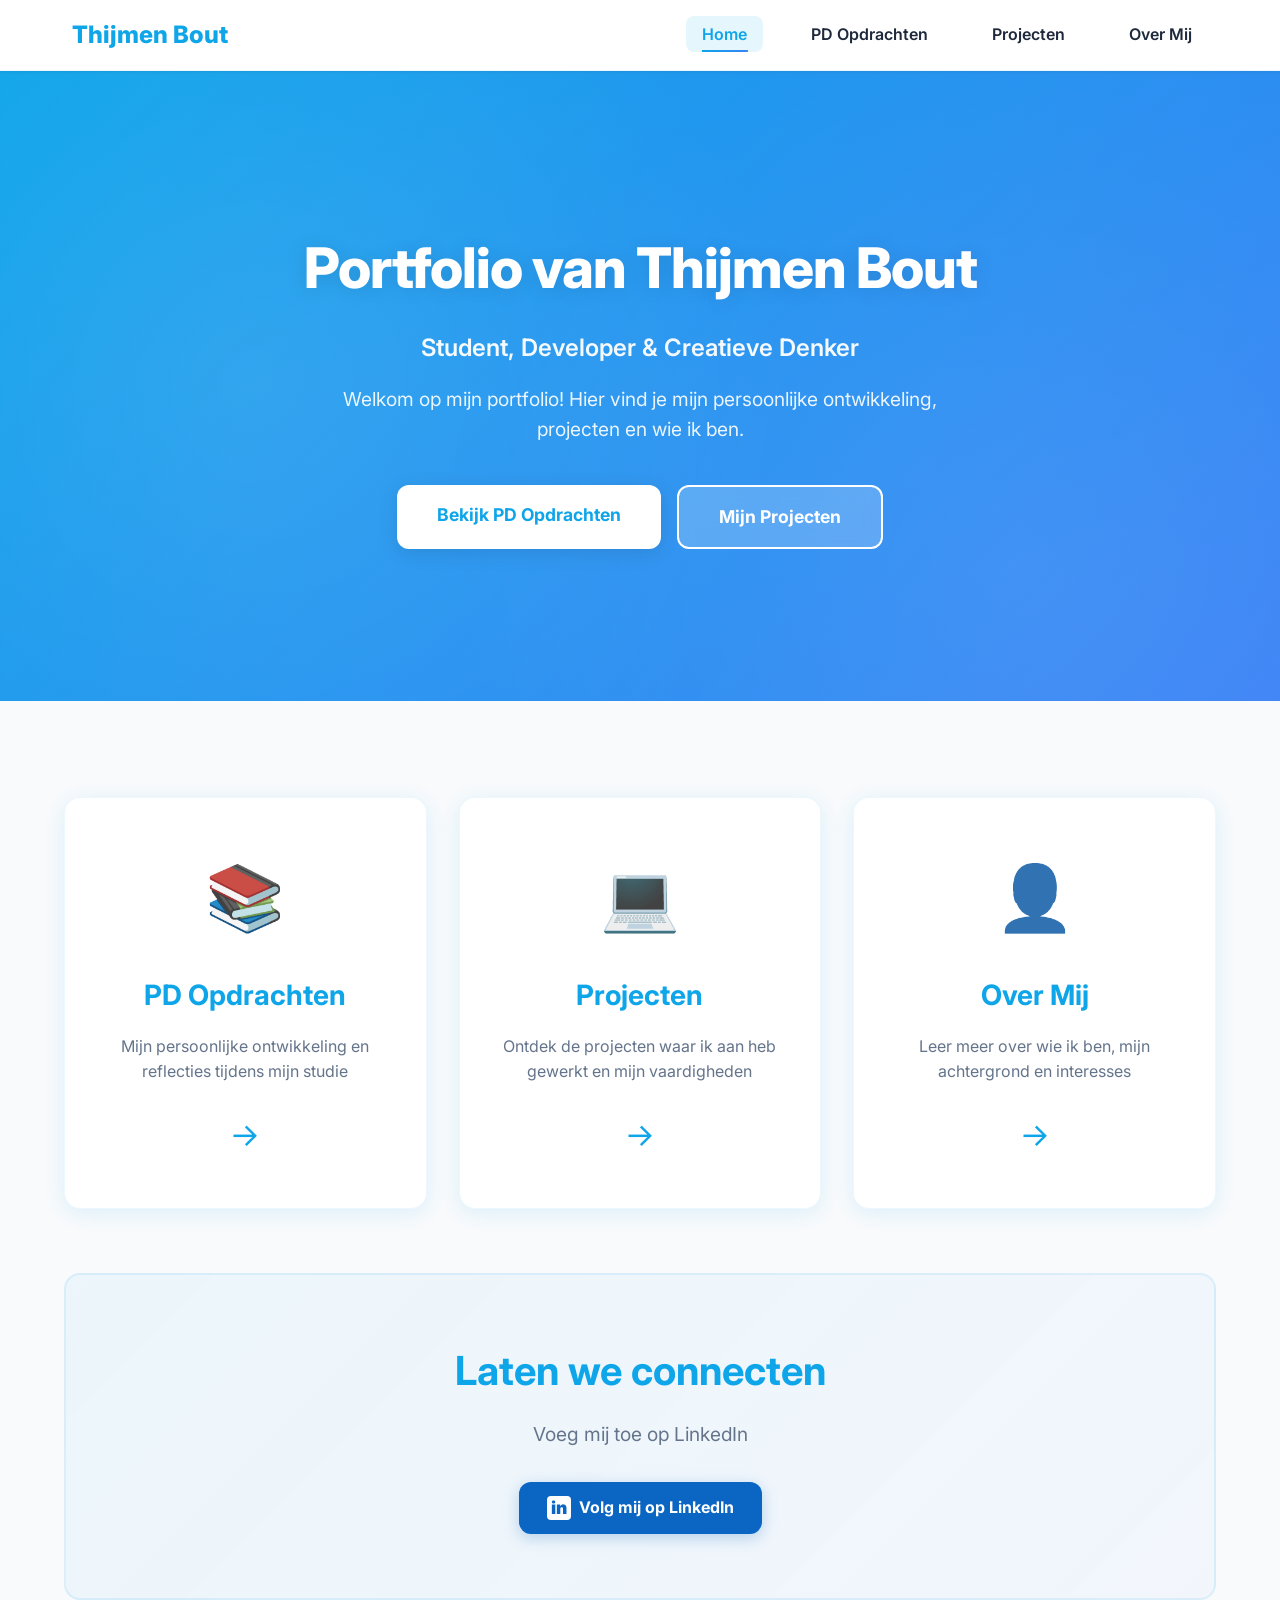
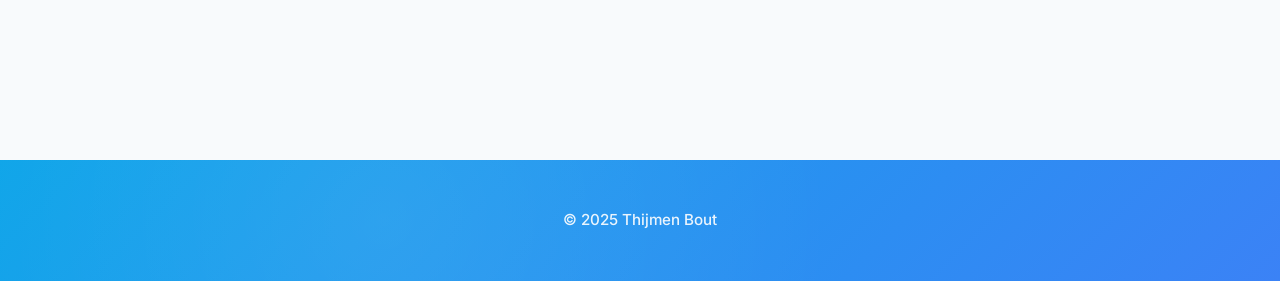
==== commit 0c55bb15: "ft: project toevoeging" ====
--- a/index.html
+++ b/index.html
@@ -65,14 +65,14 @@
         <section class="cta-section">
             <div class="cta-content">
                 <h2>Laten we connecten</h2>
-                <p>Interesse in samenwerking of wil je meer weten? Neem contact op via LinkedIn!</p>
+                <p>Voeg mij toe op LinkedIn</p>
                 <a class="linkedin-btn" href="https://www.linkedin.com/in/thijmen-bout-b343b7371" target="_blank" rel="noopener noreferrer">Volg mij op LinkedIn</a>
             </div>
         </section>
     </main>
 
     <footer class="pd-footer">
-        <p>&copy; 2025 Thijmen Bout | Gemaakt met passie</p>
+        <p>&copy; 2025 Thijmen Bout</p>
     </footer>
 </body>
 
--- a/style.css
+++ b/style.css
@@ -819,8 +819,264 @@
 
 .projecten-container {
     display: grid;
-    grid-template-columns: repeat(auto-fill, minmax(320px, 1fr));
+    grid-template-columns: repeat(auto-fill, minmax(380px, 1fr));
     gap: 2rem;
+}
+
+.project-card {
+    background: var(--card);
+    border-radius: var(--border-radius);
+    padding: 2.5rem;
+    box-shadow: var(--shadow);
+    border: 1px solid rgba(14, 165, 233, 0.08);
+    transition: var(--transition);
+    position: relative;
+    display: flex;
+    flex-direction: column;
+    gap: 1.25rem;
+}
+
+.project-card:hover {
+    transform: translateY(-8px);
+    box-shadow: var(--shadow-hover);
+    border-color: rgba(14, 165, 233, 0.2);
+}
+
+.project-status {
+    position: absolute;
+    top: 1.5rem;
+    right: 1.5rem;
+}
+
+.status-badge {
+    padding: 0.4rem 1rem;
+    border-radius: 2rem;
+    font-size: 0.85rem;
+    font-weight: 700;
+    text-transform: uppercase;
+    letter-spacing: 0.5px;
+}
+
+.status-badge.in-progress {
+    background: linear-gradient(135deg, rgba(16, 185, 129, 0.15), rgba(5, 150, 105, 0.1));
+    color: var(--success);
+    border: 1px solid rgba(16, 185, 129, 0.3);
+}
+
+.status-badge.completed {
+    background: linear-gradient(135deg, rgba(14, 165, 233, 0.15), rgba(59, 130, 246, 0.1));
+    color: var(--primary);
+    border: 1px solid rgba(14, 165, 233, 0.3);
+}
+
+.project-icon {
+    font-size: 4rem;
+    margin-bottom: 0.5rem;
+    filter: grayscale(0.2);
+    display: flex;
+    align-items: center;
+    justify-content: center;
+    width: 120px;
+    height: 120px;
+}
+
+.project-logo {
+    width: 100%;
+    height: 100%;
+    object-fit: contain;
+    filter: drop-shadow(0 4px 12px rgba(14, 165, 233, 0.15));
+    transition: var(--transition);
+}
+
+.project-card:hover .project-logo {
+    filter: drop-shadow(0 8px 20px rgba(14, 165, 233, 0.25));
+    transform: scale(1.05);
+}
+
+.project-card h3 {
+    font-size: 2rem;
+    font-weight: 800;
+    color: var(--primary);
+    margin: 0;
+}
+
+.project-tagline {
+    font-size: 1.1rem;
+    color: var(--text-light);
+    font-weight: 600;
+    font-style: italic;
+    margin: 0;
+}
+
+.project-description {
+    color: var(--text);
+    line-height: 1.7;
+    font-size: 1rem;
+    margin: 0;
+}
+
+.project-tech {
+    display: flex;
+    flex-wrap: wrap;
+    gap: 0.5rem;
+    margin-top: 0.5rem;
+}
+
+.tech-tag {
+    padding: 0.4rem 0.9rem;
+    background: linear-gradient(135deg, rgba(14, 165, 233, 0.08), rgba(59, 130, 246, 0.05));
+    border: 1px solid rgba(14, 165, 233, 0.15);
+    border-radius: 2rem;
+    font-size: 0.85rem;
+    font-weight: 600;
+    color: var(--primary);
+    transition: var(--transition);
+}
+
+.tech-tag:hover {
+    background: linear-gradient(135deg, rgba(14, 165, 233, 0.15), rgba(59, 130, 246, 0.1));
+    transform: translateY(-2px);
+}
+
+.project-links {
+    display: flex;
+    gap: 0.75rem;
+    flex-wrap: wrap;
+    margin-top: 0.5rem;
+    padding-top: 1rem;
+    border-top: 1px solid rgba(14, 165, 233, 0.1);
+}
+
+.project-link {
+    display: inline-flex;
+    align-items: center;
+    gap: 0.5rem;
+    padding: 0.7rem 1.2rem;
+    background: var(--background);
+    border: 2px solid rgba(14, 165, 233, 0.2);
+    border-radius: 10px;
+    text-decoration: none;
+    color: var(--primary);
+    font-weight: 600;
+    font-size: 0.95rem;
+    transition: var(--transition);
+    cursor: pointer;
+}
+
+.project-link span {
+    font-size: 1.1rem;
+}
+
+.project-link:hover {
+    background: var(--primary);
+    color: white;
+    border-color: var(--primary);
+    transform: translateY(-2px);
+    box-shadow: 0 4px 12px rgba(14, 165, 233, 0.25);
+}
+
+.project-link.repo-placeholder {
+    position: relative;
+    background: rgba(100, 116, 139, 0.05);
+    border-color: rgba(100, 116, 139, 0.2);
+    color: var(--text-light);
+    cursor: not-allowed;
+}
+
+.project-link.repo-placeholder:hover {
+    background: rgba(100, 116, 139, 0.08);
+    color: var(--text-light);
+    border-color: rgba(100, 116, 139, 0.3);
+    transform: translateY(0);
+    box-shadow: none;
+}
+
+.coming-soon-tooltip {
+    position: absolute;
+    bottom: calc(100% + 10px);
+    left: 50%;
+    transform: translateX(-50%) scale(0.95);
+    background: var(--text);
+    color: white;
+    padding: 0.75rem 1rem;
+    border-radius: 8px;
+    font-size: 0.85rem;
+    white-space: nowrap;
+    opacity: 0;
+    pointer-events: none;
+    transition: var(--transition);
+    box-shadow: 0 4px 15px rgba(0, 0, 0, 0.2);
+    z-index: 10;
+}
+
+.coming-soon-tooltip::after {
+    content: '';
+    position: absolute;
+    top: 100%;
+    left: 50%;
+    transform: translateX(-50%);
+    border: 6px solid transparent;
+    border-top-color: var(--text);
+}
+
+.tooltip-icon {
+    margin-right: 0.5rem;
+}
+
+.project-link.repo-placeholder:hover .coming-soon-tooltip {
+    opacity: 1;
+    transform: translateX(-50%) scale(1);
+}
+
+.project-highlight {
+    background: linear-gradient(135deg, rgba(14, 165, 233, 0.05), rgba(59, 130, 246, 0.03));
+    border-left: 4px solid var(--primary);
+    border-radius: 8px;
+    padding: 1rem 1.25rem;
+    margin-top: 0.5rem;
+}
+
+.project-highlight p {
+    margin: 0;
+    color: var(--text);
+    line-height: 1.6;
+}
+
+.project-highlight strong {
+    color: var(--primary);
+    font-weight: 700;
+}
+
+/* Placeholder card for more projects */
+.placeholder-card {
+    border: 2px dashed rgba(14, 165, 233, 0.2);
+    background: linear-gradient(135deg, rgba(14, 165, 233, 0.02), rgba(59, 130, 246, 0.01));
+    text-align: center;
+    justify-content: center;
+    padding: 3rem 2rem;
+}
+
+.placeholder-card:hover {
+    transform: none;
+    box-shadow: var(--shadow);
+    border-color: rgba(14, 165, 233, 0.3);
+}
+
+.placeholder-card .placeholder-icon {
+    font-size: 4rem;
+    margin-bottom: 1rem;
+    opacity: 0.6;
+}
+
+.placeholder-card h3 {
+    color: var(--text-light);
+    font-size: 1.5rem;
+    margin-bottom: 0.75rem;
+}
+
+.placeholder-card p {
+    color: var(--text-light);
+    margin: 0;
 }
 
 .project-placeholder {
@@ -1439,6 +1695,28 @@
 
     .contact-section h2 {
         font-size: 1.75rem;
+    }
+
+    .projecten-container {
+        grid-template-columns: 1fr;
+    }
+
+    .project-card {
+        padding: 2rem 1.5rem;
+    }
+
+    .project-status {
+        position: static;
+        margin-bottom: 1rem;
+    }
+
+    .project-links {
+        flex-direction: column;
+    }
+
+    .project-link {
+        width: 100%;
+        justify-content: center;
     }
 }
 
